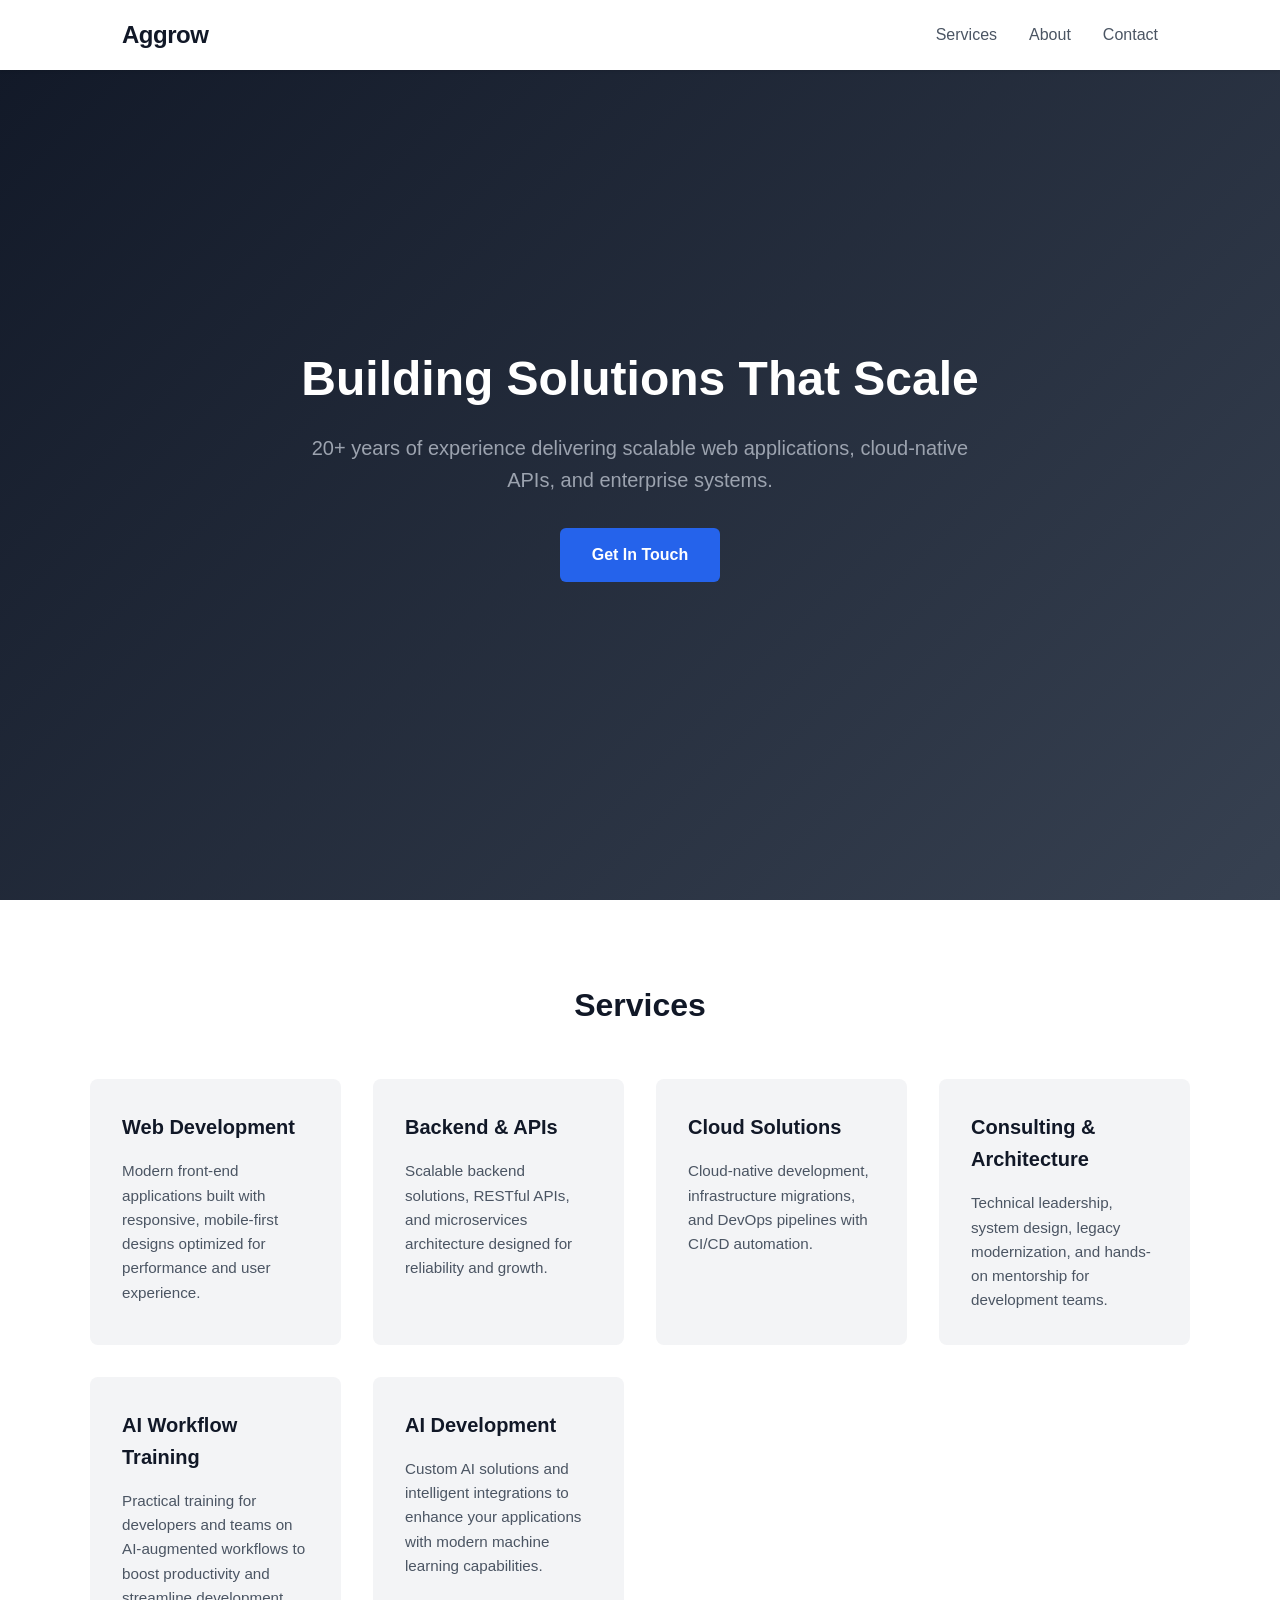
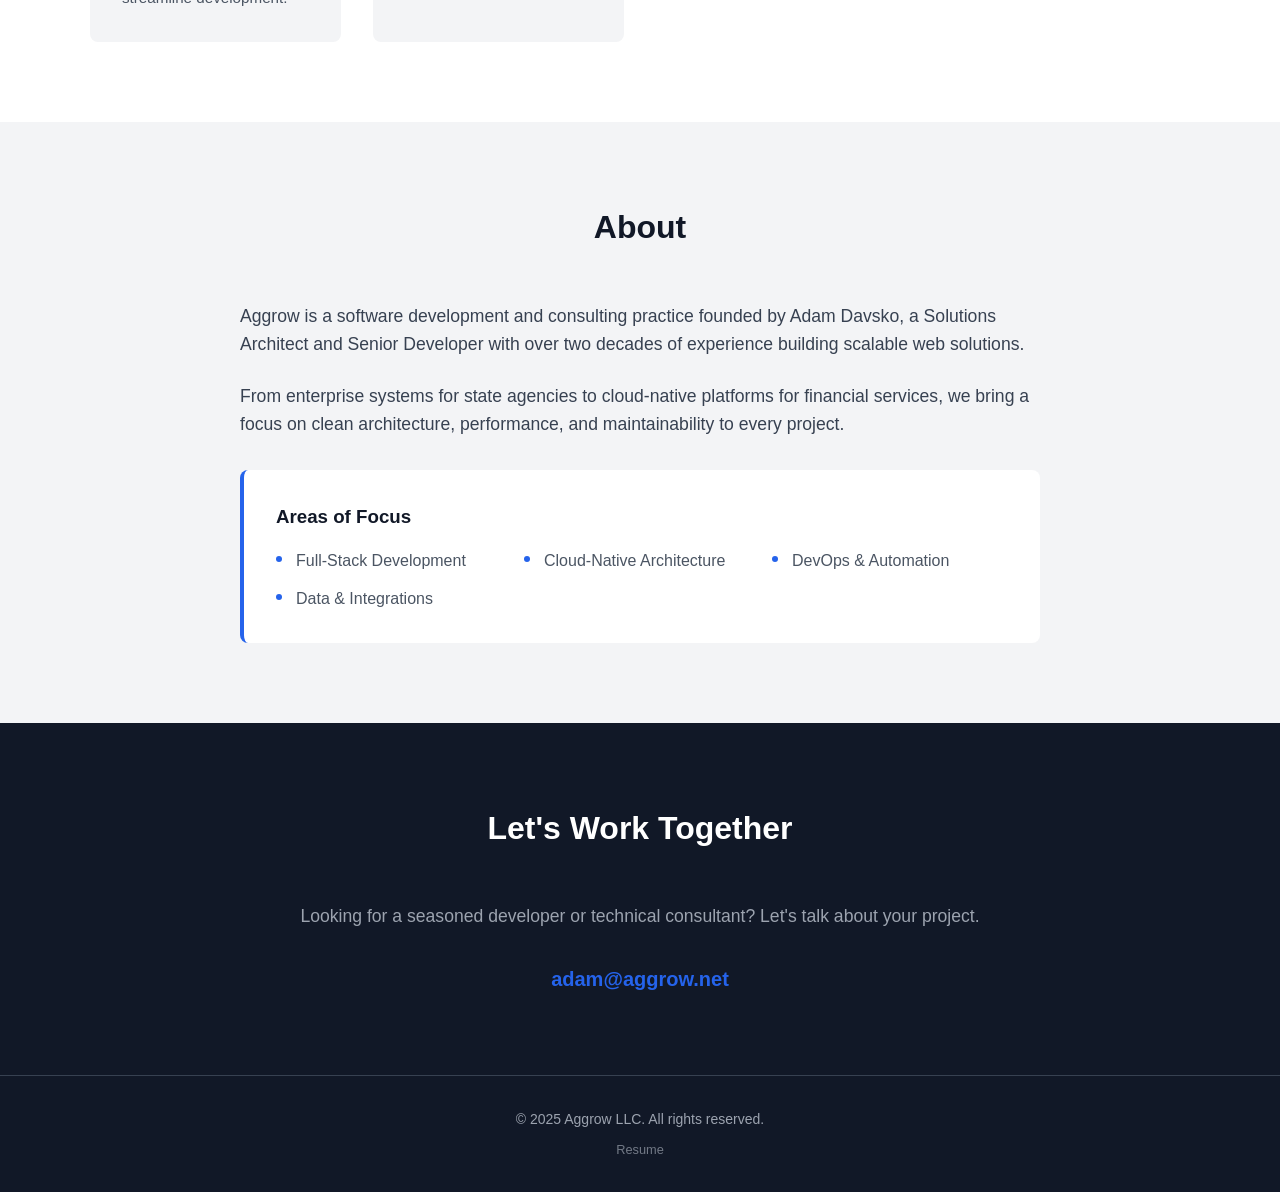
==== index.html @ d9847de2 "Initial commit - Aggrow website 🤖 Generated with [Claude Code](https://claude.com/claude-code)  Co-A" ====
<!DOCTYPE html>
<html lang="en">
<head>
    <meta charset="UTF-8">
    <meta name="viewport" content="width=device-width, initial-scale=1.0">
    <title>Aggrow | Software Development & Consulting</title>
    <link rel="stylesheet" href="css/styles.css">
</head>
<body>
    <header>
        <nav>
            <div class="logo">Aggrow</div>
            <ul class="nav-links">
                <li><a href="#services">Services</a></li>
                <li><a href="#about">About</a></li>
                <li><a href="#contact">Contact</a></li>
            </ul>
        </nav>
    </header>

    <main>
        <section class="hero">
            <div class="hero-content">
                <h1>Building Solutions That Scale</h1>
                <p>20+ years of experience delivering scalable web applications, cloud-native APIs, and enterprise systems.</p>
                <a href="#contact" class="cta-button">Get In Touch</a>
            </div>
        </section>

        <section id="services" class="services">
            <h2>Services</h2>
            <div class="services-grid">
                <div class="service-card">
                    <h3>Web Development</h3>
                    <p>Modern front-end applications built with responsive, mobile-first designs optimized for performance and user experience.</p>
                </div>
                <div class="service-card">
                    <h3>Backend & APIs</h3>
                    <p>Scalable backend solutions, RESTful APIs, and microservices architecture designed for reliability and growth.</p>
                </div>
                <div class="service-card">
                    <h3>Cloud Solutions</h3>
                    <p>Cloud-native development, infrastructure migrations, and DevOps pipelines with CI/CD automation.</p>
                </div>
                <div class="service-card">
                    <h3>Consulting & Architecture</h3>
                    <p>Technical leadership, system design, legacy modernization, and hands-on mentorship for development teams.</p>
                </div>
                <div class="service-card">
                    <h3>AI Workflow Training</h3>
                    <p>Practical training for developers and teams on AI-augmented workflows to boost productivity and streamline development.</p>
                </div>
                <div class="service-card">
                    <h3>AI Development</h3>
                    <p>Custom AI solutions and intelligent integrations to enhance your applications with modern machine learning capabilities.</p>
                </div>
            </div>
        </section>

        <section id="about" class="about">
            <h2>About</h2>
            <div class="about-content">
                <p>Aggrow is a software development and consulting practice founded by Adam Davsko, a Solutions Architect and Senior Developer with over two decades of experience building scalable web solutions.</p>
                <p>From enterprise systems for state agencies to cloud-native platforms for financial services, we bring a focus on clean architecture, performance, and maintainability to every project.</p>
                <div class="tech-stack">
                    <h3>Areas of Focus</h3>
                    <ul>
                        <li>Full-Stack Development</li>
                        <li>Cloud-Native Architecture</li>
                        <li>DevOps & Automation</li>
                        <li>Data & Integrations</li>
                    </ul>
                </div>
            </div>
        </section>

        <section id="contact" class="contact">
            <h2>Let's Work Together</h2>
            <p>Looking for a seasoned developer or technical consultant? Let's talk about your project.</p>
            <a href="mailto:adam@aggrow.net" class="contact-link">adam@aggrow.net</a>
        </section>
    </main>

    <footer>
        <p>&copy; 2025 Aggrow LLC. All rights reserved.</p>
        <p class="resume-link"><a href="Adam_Davsko_Resume.pdf" target="_blank">Resume</a></p>
    </footer>
</body>
</html>
---- css/styles.css ----
* {
    margin: 0;
    padding: 0;
    box-sizing: border-box;
}

:root {
    --primary: #2563eb;
    --primary-dark: #1d4ed8;
    --gray-900: #111827;
    --gray-700: #374151;
    --gray-600: #4b5563;
    --gray-400: #9ca3af;
    --gray-200: #e5e7eb;
    --gray-100: #f3f4f6;
    --white: #ffffff;
}

html {
    scroll-behavior: smooth;
}

body {
    font-family: -apple-system, BlinkMacSystemFont, 'Segoe UI', Roboto, Oxygen, Ubuntu, sans-serif;
    line-height: 1.6;
    color: var(--gray-700);
    background: var(--white);
}

/* Navigation */
header {
    position: fixed;
    top: 0;
    left: 0;
    right: 0;
    background: var(--white);
    box-shadow: 0 1px 3px rgba(0, 0, 0, 0.1);
    z-index: 100;
}

nav {
    max-width: 1100px;
    margin: 0 auto;
    padding: 1rem 2rem;
    display: flex;
    justify-content: space-between;
    align-items: center;
}

.logo {
    font-size: 1.5rem;
    font-weight: 700;
    color: var(--gray-900);
    letter-spacing: -0.5px;
}

.nav-links {
    display: flex;
    list-style: none;
    gap: 2rem;
}

.nav-links a {
    text-decoration: none;
    color: var(--gray-600);
    font-weight: 500;
    transition: color 0.2s;
}

.nav-links a:hover {
    color: var(--primary);
}

/* Hero */
.hero {
    min-height: 100vh;
    display: flex;
    align-items: center;
    justify-content: center;
    background: linear-gradient(135deg, var(--gray-900) 0%, var(--gray-700) 100%);
    padding: 6rem 2rem 4rem;
}

.hero-content {
    max-width: 700px;
    text-align: center;
}

.hero h1 {
    font-size: 3rem;
    font-weight: 700;
    color: var(--white);
    margin-bottom: 1.5rem;
    line-height: 1.2;
}

.hero p {
    font-size: 1.25rem;
    color: var(--gray-400);
    margin-bottom: 2rem;
}

.cta-button {
    display: inline-block;
    background: var(--primary);
    color: var(--white);
    padding: 0.875rem 2rem;
    border-radius: 6px;
    text-decoration: none;
    font-weight: 600;
    transition: background 0.2s;
}

.cta-button:hover {
    background: var(--primary-dark);
}

/* Services */
.services {
    padding: 5rem 2rem;
    background: var(--white);
}

.services h2,
.about h2,
.contact h2 {
    text-align: center;
    font-size: 2rem;
    color: var(--gray-900);
    margin-bottom: 3rem;
}

.services-grid {
    max-width: 1100px;
    margin: 0 auto;
    display: grid;
    grid-template-columns: repeat(auto-fit, minmax(250px, 1fr));
    gap: 2rem;
}

.service-card {
    padding: 2rem;
    background: var(--gray-100);
    border-radius: 8px;
    transition: transform 0.2s, box-shadow 0.2s;
}

.service-card:hover {
    transform: translateY(-4px);
    box-shadow: 0 10px 30px rgba(0, 0, 0, 0.1);
}

.service-card h3 {
    color: var(--gray-900);
    margin-bottom: 1rem;
    font-size: 1.25rem;
}

.service-card p {
    color: var(--gray-600);
    font-size: 0.95rem;
}

/* About */
.about {
    padding: 5rem 2rem;
    background: var(--gray-100);
}

.about-content {
    max-width: 800px;
    margin: 0 auto;
}

.about-content p {
    margin-bottom: 1.5rem;
    font-size: 1.1rem;
}

.tech-stack {
    margin-top: 2rem;
    padding: 2rem;
    background: var(--white);
    border-radius: 8px;
    border-left: 4px solid var(--primary);
}

.tech-stack h3 {
    color: var(--gray-900);
    margin-bottom: 1rem;
}

.tech-stack ul {
    list-style: none;
    display: grid;
    grid-template-columns: repeat(auto-fit, minmax(200px, 1fr));
    gap: 0.75rem;
}

.tech-stack li {
    color: var(--gray-600);
    padding-left: 1.25rem;
    position: relative;
}

.tech-stack li::before {
    content: '';
    position: absolute;
    left: 0;
    top: 0.5rem;
    width: 6px;
    height: 6px;
    background: var(--primary);
    border-radius: 50%;
}

/* Contact */
.contact {
    padding: 5rem 2rem;
    background: var(--gray-900);
    text-align: center;
}

.contact h2 {
    color: var(--white);
}

.contact p {
    color: var(--gray-400);
    margin-bottom: 2rem;
    font-size: 1.1rem;
}

.contact-link {
    display: inline-block;
    color: var(--primary);
    font-size: 1.25rem;
    text-decoration: none;
    font-weight: 600;
    transition: color 0.2s;
}

.contact-link:hover {
    color: var(--white);
}

/* Footer */
footer {
    padding: 2rem;
    background: var(--gray-900);
    border-top: 1px solid var(--gray-700);
    text-align: center;
}

footer p {
    color: var(--gray-400);
    font-size: 0.875rem;
}

.resume-link {
    margin-top: 0.5rem;
}

.resume-link a {
    color: var(--gray-400);
    text-decoration: none;
    font-size: 0.8rem;
    opacity: 0.7;
    transition: opacity 0.2s;
}

.resume-link a:hover {
    opacity: 1;
    color: var(--white);
}

/* Responsive */
@media (max-width: 768px) {
    .hero h1 {
        font-size: 2rem;
    }

    .hero p {
        font-size: 1rem;
    }

    .nav-links {
        gap: 1rem;
    }

    .services-grid {
        grid-template-columns: 1fr;
    }
}
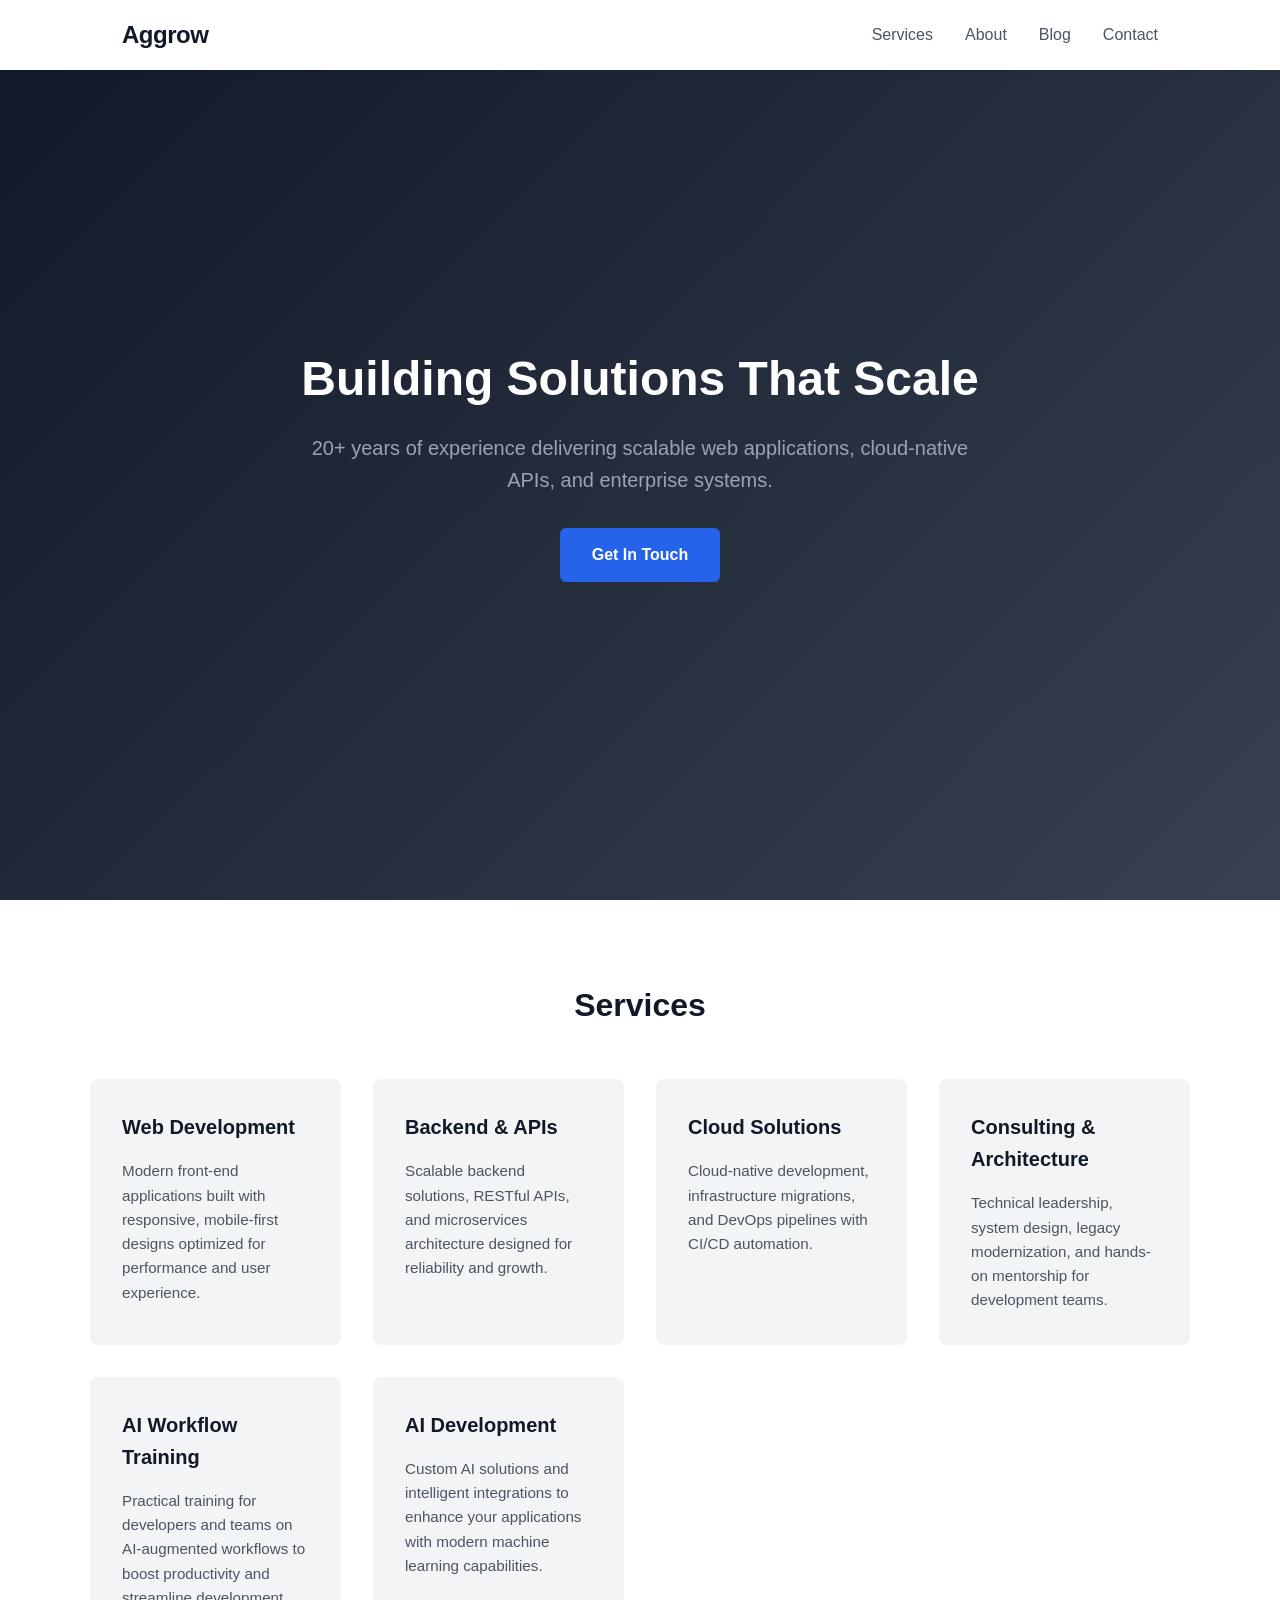
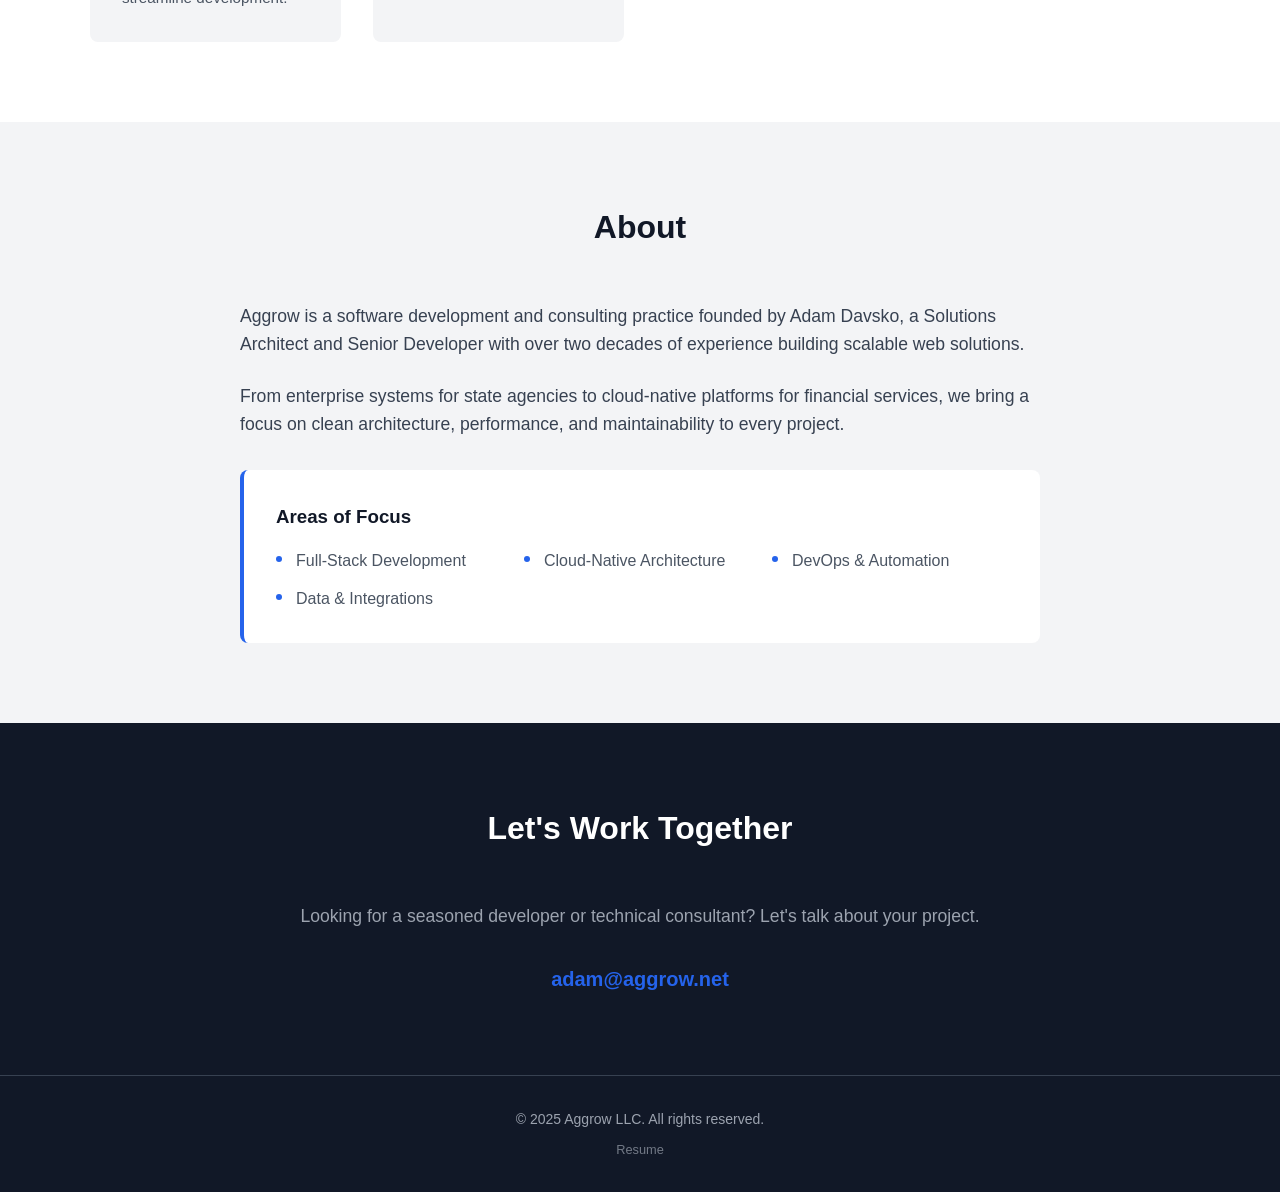
==== commit c79f09e1: "Publish blog under main site" ====
--- a/index.html
+++ b/index.html
@@ -13,6 +13,7 @@
             <ul class="nav-links">
                 <li><a href="#services">Services</a></li>
                 <li><a href="#about">About</a></li>
+                <li><a href="blog/">Blog</a></li>
                 <li><a href="#contact">Contact</a></li>
             </ul>
         </nav>
--- a/css/styles.css
+++ b/css/styles.css
@@ -274,6 +274,51 @@
     color: var(--white);
 }
 
+/* Policy pages */
+.policy-page {
+    min-height: calc(100vh - 105px);
+    padding: 7rem 2rem 5rem;
+    background: var(--gray-100);
+}
+
+.policy-content {
+    max-width: 820px;
+    margin: 0 auto;
+    padding: 3rem;
+    background: var(--white);
+    border-radius: 8px;
+    border-left: 4px solid var(--primary);
+}
+
+.policy-content h1 {
+    color: var(--gray-900);
+    font-size: 2.25rem;
+    line-height: 1.2;
+    margin-bottom: 0.5rem;
+}
+
+.policy-content h2 {
+    color: var(--gray-900);
+    font-size: 1.25rem;
+    margin: 2rem 0 0.75rem;
+}
+
+.policy-content p {
+    color: var(--gray-600);
+    font-size: 1rem;
+    margin-bottom: 1rem;
+}
+
+.policy-content a {
+    color: var(--primary);
+    font-weight: 600;
+}
+
+.policy-updated {
+    color: var(--gray-400);
+    font-size: 0.9rem;
+}
+
 /* Responsive */
 @media (max-width: 768px) {
     .hero h1 {
@@ -291,4 +336,8 @@
     .services-grid {
         grid-template-columns: 1fr;
     }
-}
+
+    .policy-content {
+        padding: 2rem;
+    }
+}
